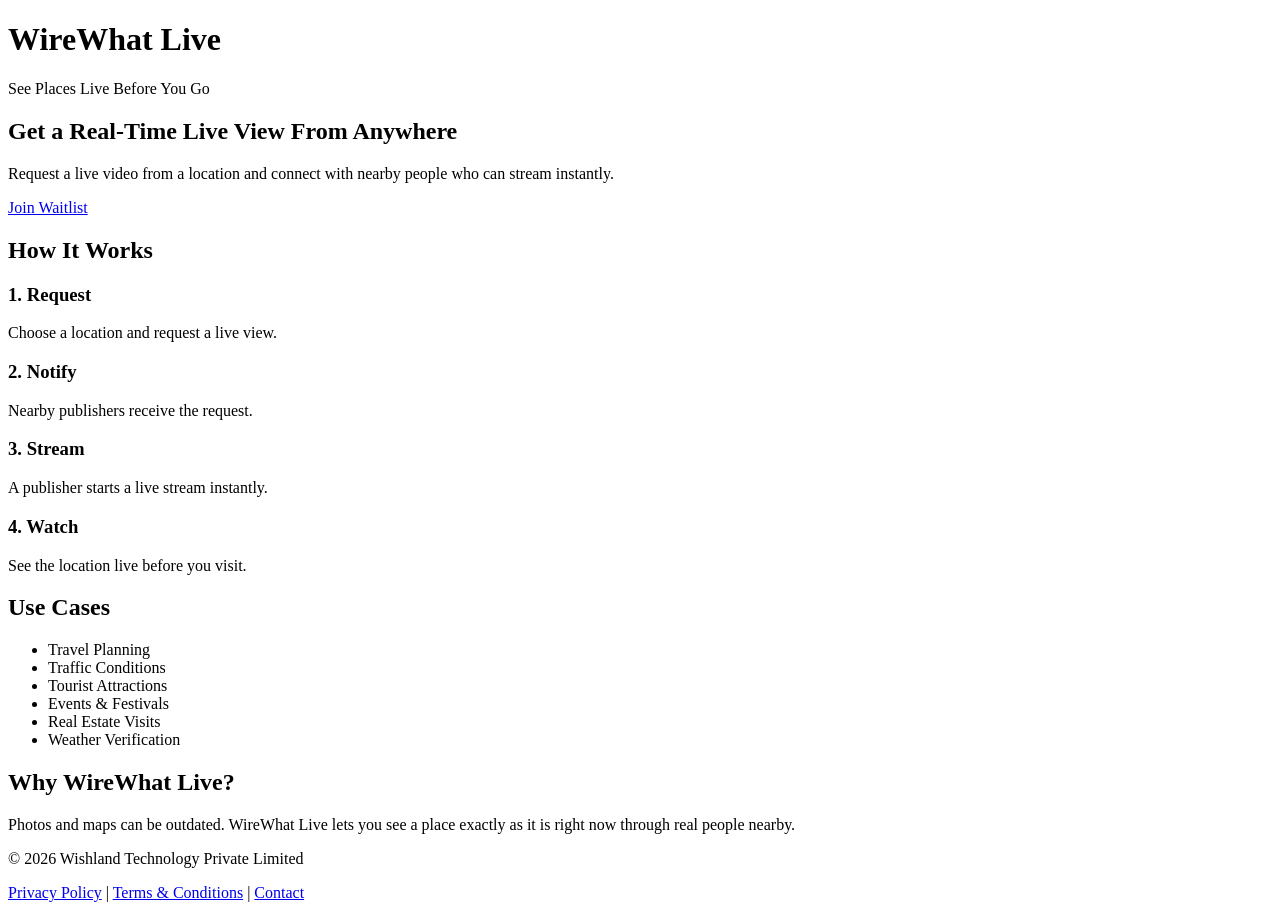
==== index.html @ 7e6d9a90 "Add initial HTML structure for WireWhat Live" ====
<!DOCTYPE html>
<html lang="en">
<head>
<meta charset="UTF-8">
<meta name="viewport" content="width=device-width, initial-scale=1.0">
<title>WireWhat Live - See Places Live Before You Go</title>
<link rel="stylesheet" href="style.css">
</head>
<body>

<header>
    <div class="container">
        <h1>WireWhat Live </h1>
        <p class="tagline">See Places Live Before You Go</p>
    </div>
</header>

<section class="hero">
    <div class="container">
        <h2>Get a Real-Time Live View From Anywhere</h2>
        <p>
            Request a live video from a location and connect with nearby people
            who can stream instantly.
        </p>

        <a class="btn" href="https://forms.google.com" target="_blank">
            Join Waitlist
        </a>
    </div>
</section>

<section class="features">
    <div class="container">
        <h2>How It Works</h2>

        <div class="cards">
            <div class="card">
                <h3>1. Request</h3>
                <p>Choose a location and request a live view.</p>
            </div>

            <div class="card">
                <h3>2. Notify</h3>
                <p>Nearby publishers receive the request.</p>
            </div>

            <div class="card">
                <h3>3. Stream</h3>
                <p>A publisher starts a live stream instantly.</p>
            </div>

            <div class="card">
                <h3>4. Watch</h3>
                <p>See the location live before you visit.</p>
            </div>
        </div>
    </div>
</section>

<section class="usecases">
    <div class="container">
        <h2>Use Cases</h2>

        <ul>
            <li>Travel Planning</li>
            <li>Traffic Conditions</li>
            <li>Tourist Attractions</li>
            <li>Events & Festivals</li>
            <li>Real Estate Visits</li>
            <li>Weather Verification</li>
        </ul>
    </div>
</section>

<section class="about">
    <div class="container">
        <h2>Why WireWhat Live?</h2>

        <p>
            Photos and maps can be outdated. WireWhat Live lets you see a place
            exactly as it is right now through real people nearby.
        </p>
    </div>
</section>

<footer>
    <div class="container">
        <p>&copy; 2026 Wishland Technology Private Limited</p>

        <p>
            <a href="privacy.html">Privacy Policy</a> |
            <a href="terms.html">Terms & Conditions</a> |
            <a href="mailto:contact@wishlandtechnology.com">Contact</a>
        </p>
    </div>
</footer>

</body>
</html>
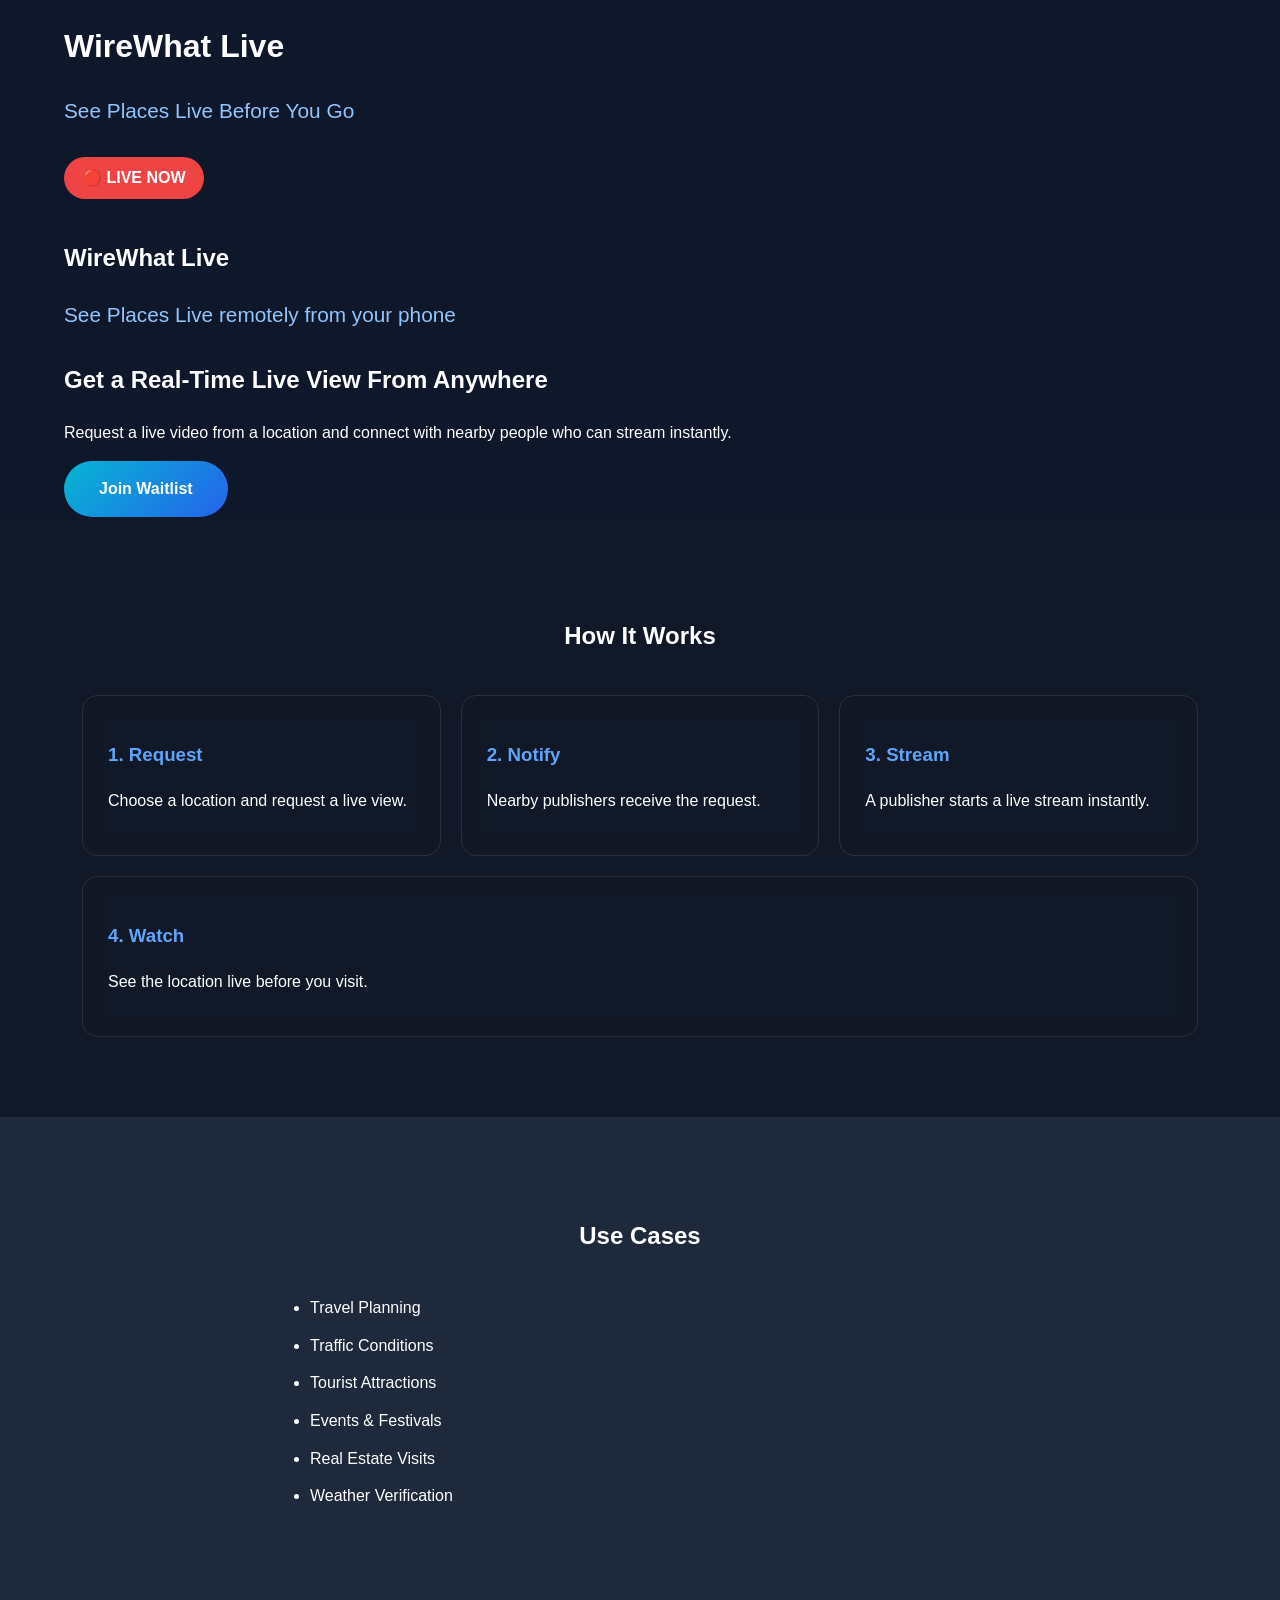
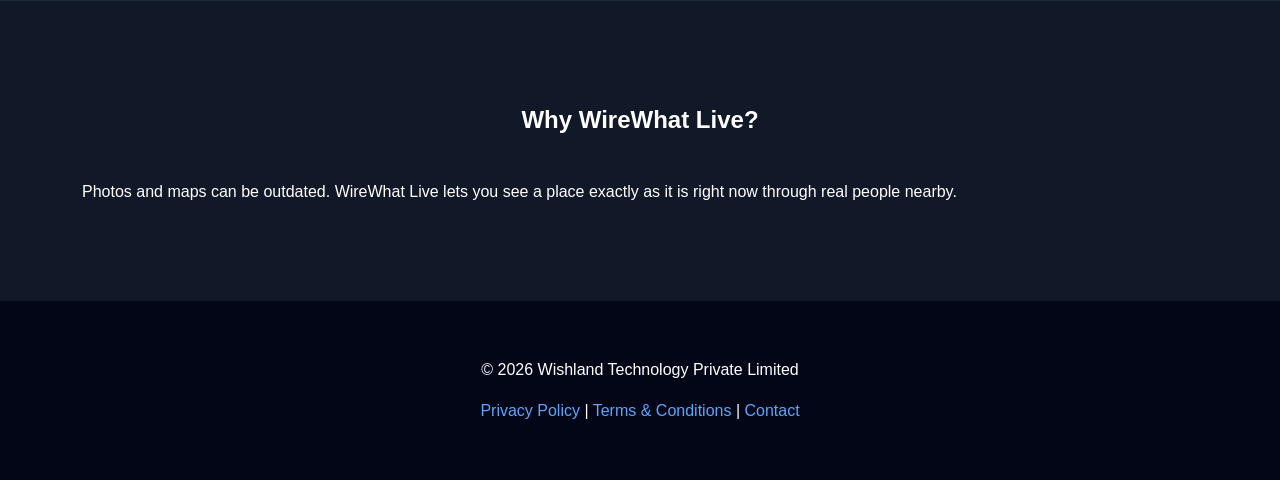
==== commit 89fc349b: "Revamp hero section with live badge and tagline Updated hero section with new content and layout." ====
--- a/index.html
+++ b/index.html
@@ -16,17 +16,26 @@
 </header>
 
 <section class="hero">
-    <div class="container">
-        <h2>Get a Real-Time Live View From Anywhere</h2>
-        <p>
-            Request a live video from a location and connect with nearby people
-            who can stream instantly.
-        </p>
+<div class="container hero-content">
+    <div class="live-badge">🔴 LIVE NOW</div>
 
-        <a class="btn" href="https://forms.google.com" target="_blank">
-            Join Waitlist
-        </a>
-    </div>
+    <h1>WireWhat Live</h1>
+
+    <p class="tagline">
+        See Places Live remotely from your phone
+    </p>
+
+    <h2>Get a Real-Time Live View From Anywhere</h2>
+
+    <p>
+        Request a live video from a location and connect with nearby people
+        who can stream instantly.
+    </p>
+
+    <a class="btn" href="https://forms.google.com" target="_blank">
+        Join Waitlist
+    </a>
+</div>
 </section>
 
 <section class="features">
--- a/style.css
+++ b/style.css
@@ -0,0 +1,189 @@
+body {
+margin: 0;
+font-family: 'Segoe UI', Arial, sans-serif;
+background: #0f172a;
+color: #fff;
+line-height: 1.6;
+}
+
+.container {
+width: 90%;
+max-width: 1200px;
+margin: auto;
+}
+
+/* Hero */
+
+.hero-header {
+position: relative;
+min-height: 100vh;
+
+```
+background:
+    linear-gradient(
+        rgba(15,23,42,0.75),
+        rgba(30,41,59,0.85)
+    ),
+    url('https://images.unsplash.com/photo-1516321497487-e288fb19713f?w=1800');
+
+background-size: cover;
+background-position: center;
+display: flex;
+align-items: center;
+text-align: center;
+```
+
+}
+
+.hero-content {
+position: relative;
+z-index: 2;
+}
+
+.live-badge {
+display: inline-block;
+background: #ef4444;
+padding: 8px 18px;
+border-radius: 30px;
+font-weight: bold;
+margin-bottom: 20px;
+}
+
+.hero-header h1 {
+font-size: 4rem;
+margin-bottom: 10px;
+}
+
+.tagline {
+color: #93c5fd;
+font-size: 1.3rem;
+margin-bottom: 30px;
+}
+
+.hero-header h2 {
+font-size: 2rem;
+max-width: 800px;
+margin: auto;
+}
+
+.hero-header p {
+max-width: 700px;
+margin: 25px auto;
+font-size: 1.15rem;
+}
+
+.btn {
+display: inline-block;
+background: linear-gradient(135deg,#06b6d4,#2563eb);
+color: white;
+padding: 15px 35px;
+border-radius: 50px;
+text-decoration: none;
+font-weight: 700;
+transition: 0.3s;
+}
+
+.btn:hover {
+transform: translateY(-3px);
+}
+
+/* Sections */
+
+.features,
+.usecases,
+.about {
+padding: 80px 20px;
+}
+
+.features {
+background: #111827;
+}
+
+.usecases {
+background: #1e293b;
+}
+
+.about {
+background: #111827;
+}
+
+.features h2,
+.usecases h2,
+.about h2 {
+text-align: center;
+margin-bottom: 40px;
+}
+
+/* Cards */
+
+.cards {
+display: flex;
+flex-wrap: wrap;
+gap: 20px;
+}
+
+.card {
+flex: 1;
+min-width: 220px;
+
+```
+background: rgba(255,255,255,0.08);
+backdrop-filter: blur(10px);
+
+border: 1px solid rgba(255,255,255,0.1);
+
+border-radius: 15px;
+padding: 25px;
+```
+
+}
+
+.card h3 {
+color: #60a5fa;
+}
+
+.usecases ul {
+max-width: 700px;
+margin: auto;
+}
+
+.usecases li {
+margin-bottom: 12px;
+}
+
+/* Footer */
+
+footer {
+background: #020617;
+text-align: center;
+padding: 40px;
+}
+
+footer a {
+color: #60a5fa;
+text-decoration: none;
+}
+
+footer a:hover {
+text-decoration: underline;
+}
+
+/* Mobile */
+
+@media (max-width:768px) {
+
+```
+.hero-header h1 {
+    font-size: 2.5rem;
+}
+
+.hero-header h2 {
+    font-size: 1.5rem;
+}
+
+.cards {
+    flex-direction: column;
+}
+```
+
+}
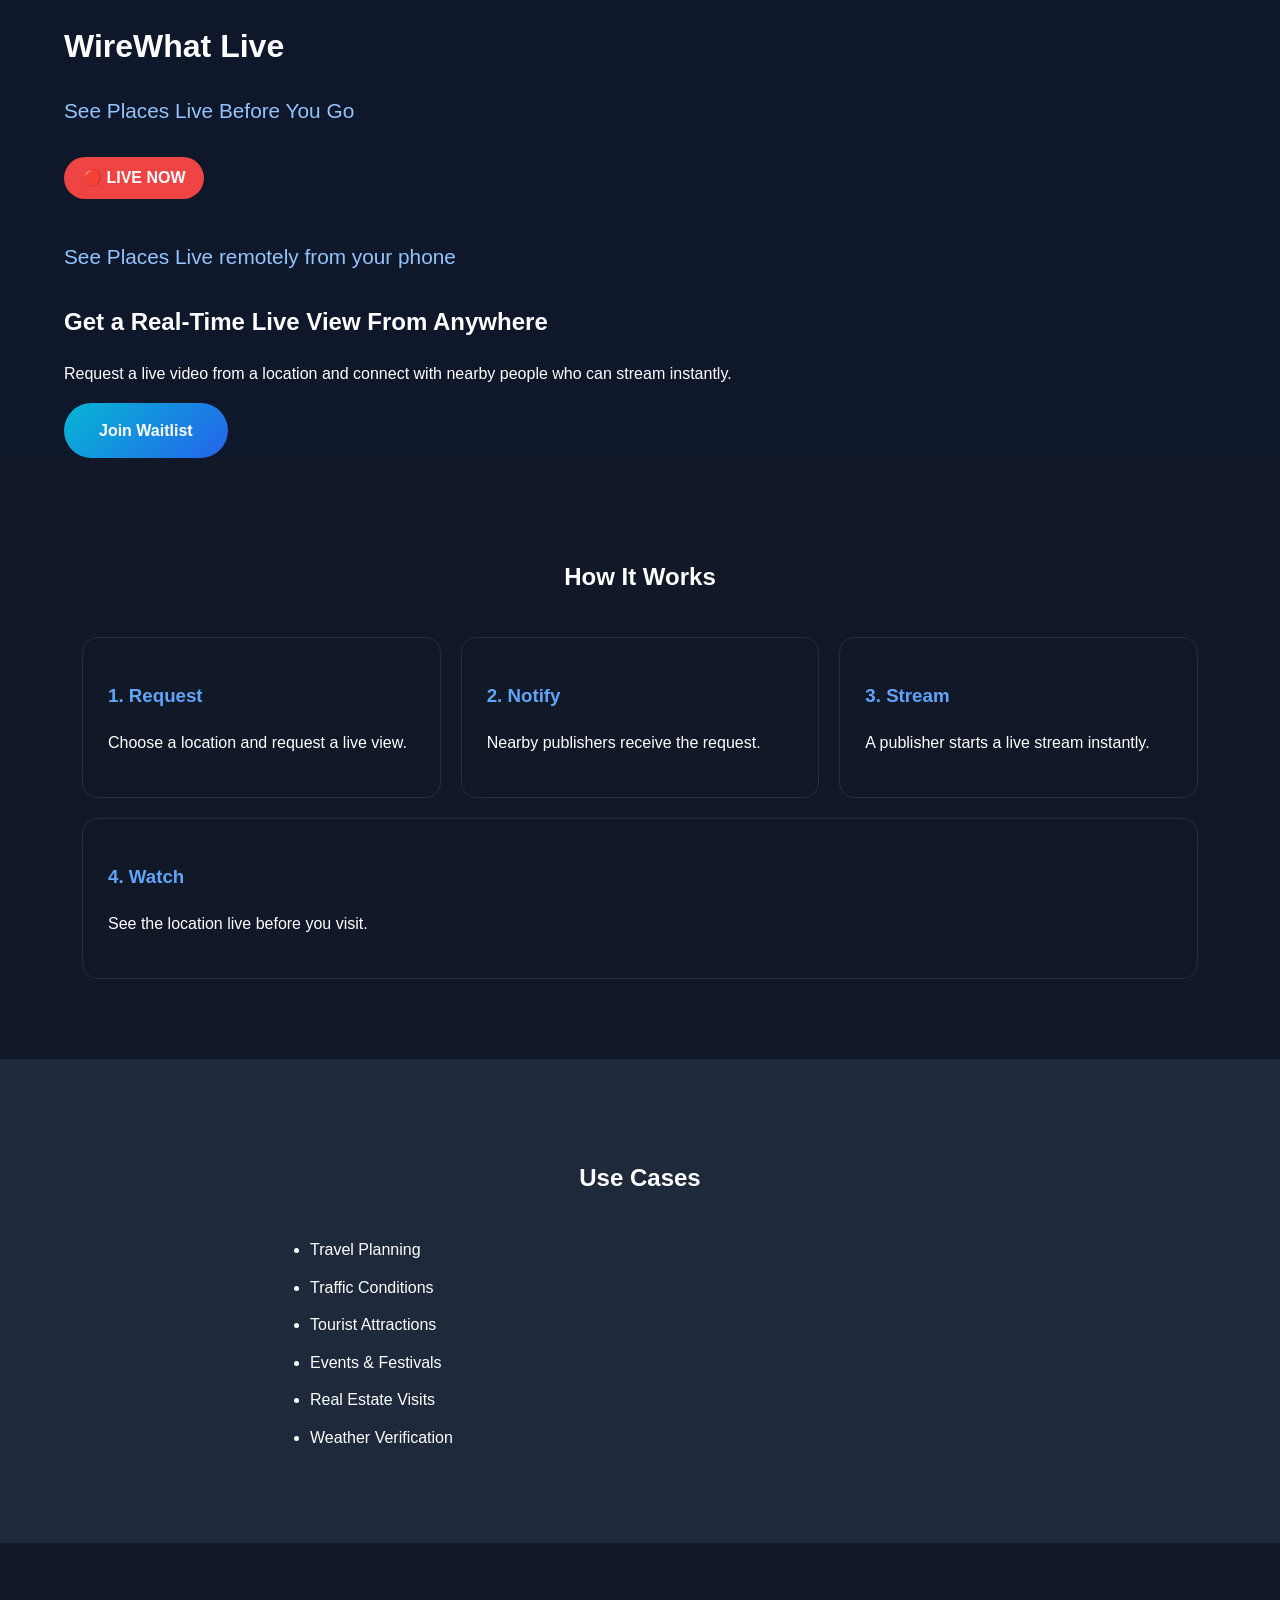
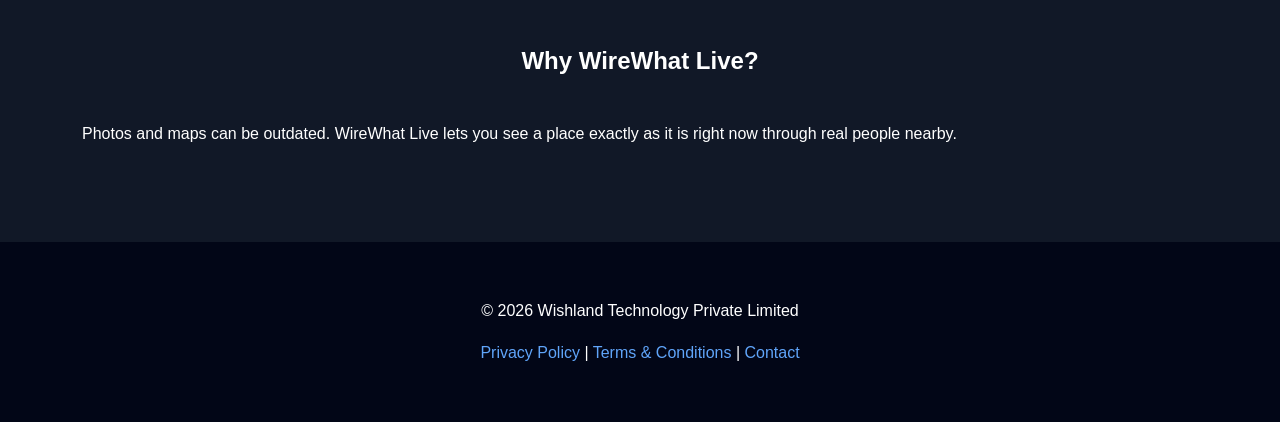
==== commit 2d01a77b: "Remove heading and consolidate use case list Removed the heading 'WireWhat Live' and consolidated li" ====
--- a/index.html
+++ b/index.html
@@ -18,8 +18,6 @@
 <section class="hero">
 <div class="container hero-content">
     <div class="live-badge">🔴 LIVE NOW</div>
-
-    <h1>WireWhat Live</h1>
 
     <p class="tagline">
         See Places Live remotely from your phone
@@ -71,12 +69,7 @@
         <h2>Use Cases</h2>
 
         <ul>
-            <li>Travel Planning</li>
-            <li>Traffic Conditions</li>
-            <li>Tourist Attractions</li>
-            <li>Events & Festivals</li>
-            <li>Real Estate Visits</li>
-            <li>Weather Verification</li>
+            <li>Travel Planning</li> <li>Traffic Conditions</li> <li>Tourist Attractions</li> <li>Events & Festivals</li> <li>Real Estate Visits</li> <li>Weather Verification</li>
         </ul>
     </div>
 </section>
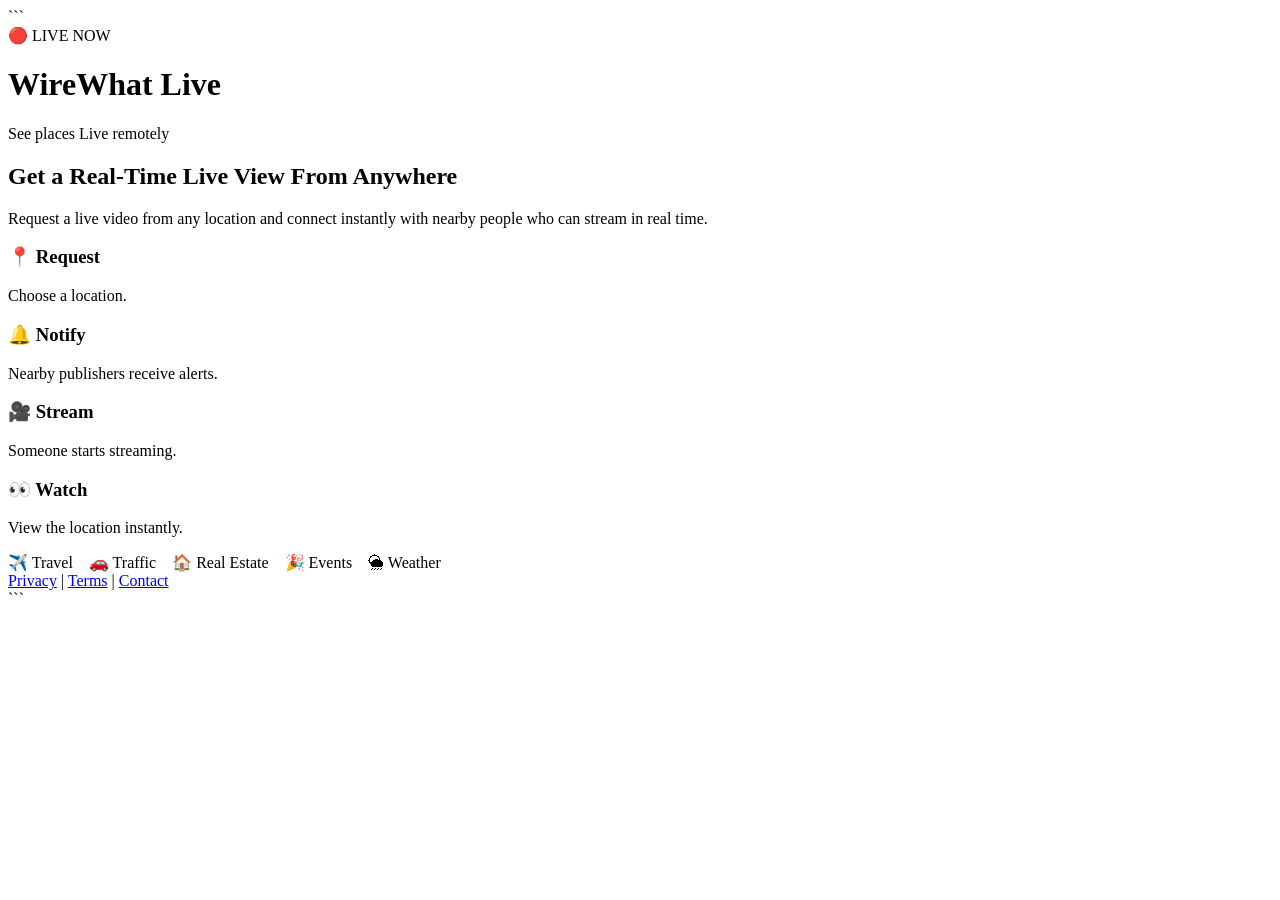
==== commit 5714e15c: "Revise index.html for content and layout enhancements Updated the HTML structure and content for imp" ====
--- a/index.html
+++ b/index.html
@@ -1,101 +1,63 @@
-<!DOCTYPE html>
-<html lang="en">
-<head>
-<meta charset="UTF-8">
-<meta name="viewport" content="width=device-width, initial-scale=1.0">
-<title>WireWhat Live - See Places Live Before You Go</title>
-<link rel="stylesheet" href="style.css">
-</head>
 <body>
 
-<header>
-    <div class="container">
-        <h1>WireWhat Live </h1>
-        <p class="tagline">See Places Live Before You Go</p>
+<div class="landing">
+
+```
+<div class="live-badge">🔴 LIVE NOW</div>
+
+<h1>WireWhat Live</h1>
+
+<p class="tagline">
+    See places Live remotely
+</p>
+
+<h2>Get a Real-Time Live View From Anywhere</h2>
+
+<p class="intro">
+    Request a live video from any location and connect instantly with nearby people who can stream in real time.
+</p>
+
+<div class="cards">
+
+    <div class="card">
+        <h3>📍 Request</h3>
+        <p>Choose a location.</p>
     </div>
-</header>
 
-<section class="hero">
-<div class="container hero-content">
-    <div class="live-badge">🔴 LIVE NOW</div>
+    <div class="card">
+        <h3>🔔 Notify</h3>
+        <p>Nearby publishers receive alerts.</p>
+    </div>
 
-    <p class="tagline">
-        See Places Live remotely from your phone
-    </p>
+    <div class="card">
+        <h3>🎥 Stream</h3>
+        <p>Someone starts streaming.</p>
+    </div>
 
-    <h2>Get a Real-Time Live View From Anywhere</h2>
+    <div class="card">
+        <h3>👀 Watch</h3>
+        <p>View the location instantly.</p>
+    </div>
 
-    <p>
-        Request a live video from a location and connect with nearby people
-        who can stream instantly.
-    </p>
+</div>
 
-    <a class="btn" href="https://forms.google.com" target="_blank">
-        Join Waitlist
-    </a>
+<div class="usecases">
+    ✈️ Travel &nbsp;&nbsp;
+    🚗 Traffic &nbsp;&nbsp;
+    🏠 Real Estate &nbsp;&nbsp;
+    🎉 Events &nbsp;&nbsp;
+    🌦 Weather
 </div>
-</section>
-
-<section class="features">
-    <div class="container">
-        <h2>How It Works</h2>
-
-        <div class="cards">
-            <div class="card">
-                <h3>1. Request</h3>
-                <p>Choose a location and request a live view.</p>
-            </div>
-
-            <div class="card">
-                <h3>2. Notify</h3>
-                <p>Nearby publishers receive the request.</p>
-            </div>
-
-            <div class="card">
-                <h3>3. Stream</h3>
-                <p>A publisher starts a live stream instantly.</p>
-            </div>
-
-            <div class="card">
-                <h3>4. Watch</h3>
-                <p>See the location live before you visit.</p>
-            </div>
-        </div>
-    </div>
-</section>
-
-<section class="usecases">
-    <div class="container">
-        <h2>Use Cases</h2>
-
-        <ul>
-            <li>Travel Planning</li> <li>Traffic Conditions</li> <li>Tourist Attractions</li> <li>Events & Festivals</li> <li>Real Estate Visits</li> <li>Weather Verification</li>
-        </ul>
-    </div>
-</section>
-
-<section class="about">
-    <div class="container">
-        <h2>Why WireWhat Live?</h2>
-
-        <p>
-            Photos and maps can be outdated. WireWhat Live lets you see a place
-            exactly as it is right now through real people nearby.
-        </p>
-    </div>
-</section>
 
 <footer>
-    <div class="container">
-        <p>&copy; 2026 Wishland Technology Private Limited</p>
+    <a href="privacy.html">Privacy</a>
+    |
+    <a href="terms.html">Terms</a>
+    |
+    <a href="mailto:support@wishlandtechnology.com">Contact</a>
+</footer>
+```
 
-        <p>
-            <a href="privacy.html">Privacy Policy</a> |
-            <a href="terms.html">Terms & Conditions</a> |
-            <a href="mailto:contact@wishlandtechnology.com">Contact</a>
-        </p>
-    </div>
-</footer>
+</div>
 
 </body>
-</html>
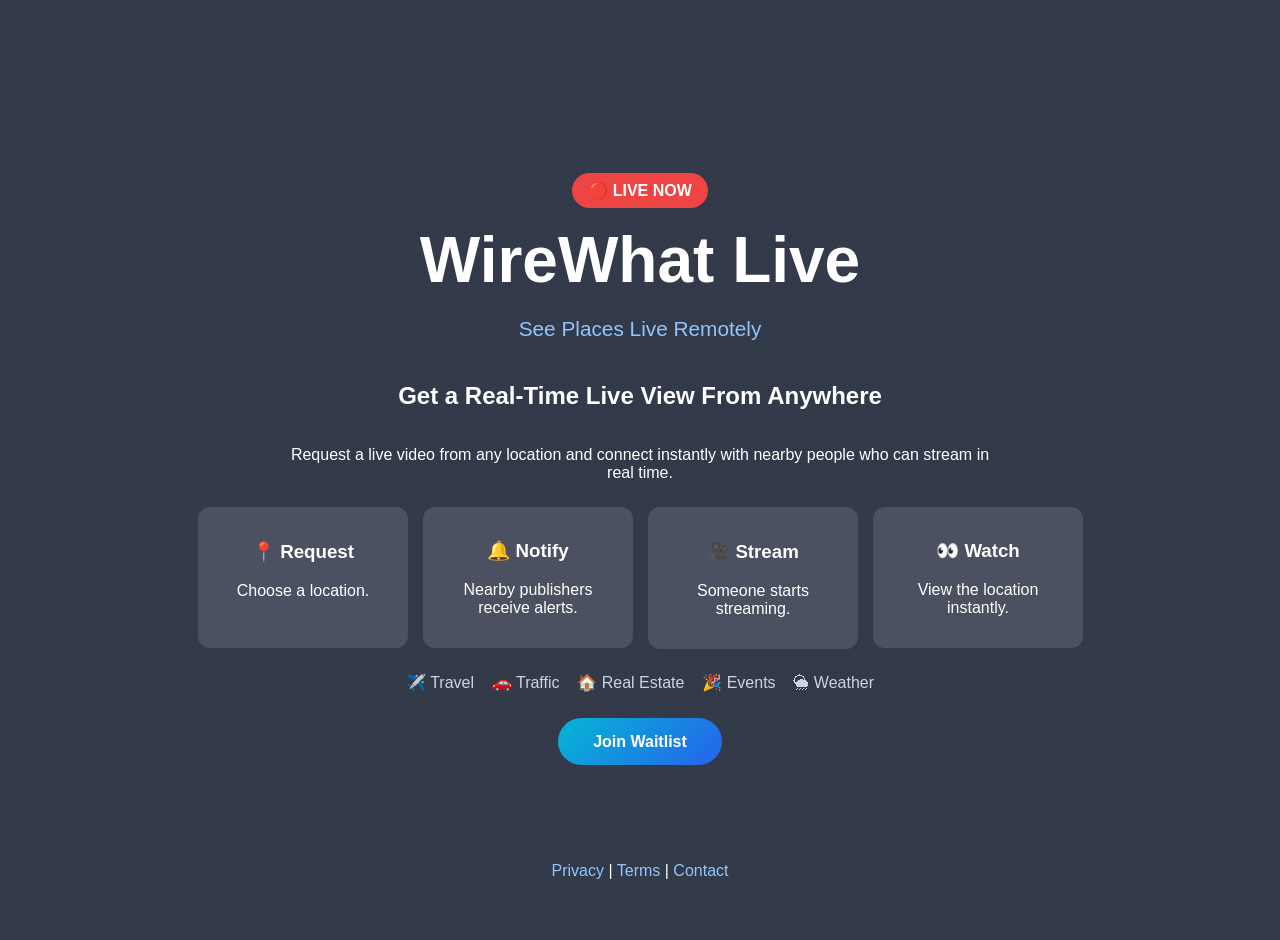
==== commit 3fd4b265: "Refactor HTML structure and improve content formatting" ====
--- a/index.html
+++ b/index.html
@@ -1,63 +1,76 @@
+<!DOCTYPE html>
+<html lang="en">
+<head>
+    <meta charset="UTF-8">
+    <meta name="viewport" content="width=device-width, initial-scale=1.0">
+    <title>WireWhat Live</title>
+    <link rel="stylesheet" href="style.css">
+</head>
 <body>
 
 <div class="landing">
 
-```
-<div class="live-badge">🔴 LIVE NOW</div>
-
-<h1>WireWhat Live</h1>
-
-<p class="tagline">
-    See places Live remotely
-</p>
-
-<h2>Get a Real-Time Live View From Anywhere</h2>
-
-<p class="intro">
-    Request a live video from any location and connect instantly with nearby people who can stream in real time.
-</p>
-
-<div class="cards">
-
-    <div class="card">
-        <h3>📍 Request</h3>
-        <p>Choose a location.</p>
+    <div class="live-badge">
+        🔴 LIVE NOW
     </div>
 
-    <div class="card">
-        <h3>🔔 Notify</h3>
-        <p>Nearby publishers receive alerts.</p>
+    <h1>WireWhat Live</h1>
+
+    <p class="tagline">
+        See Places Live Remotely
+    </p>
+
+    <h2>Get a Real-Time Live View From Anywhere</h2>
+
+    <p class="intro">
+        Request a live video from any location and connect instantly with nearby people who can stream in real time.
+    </p>
+
+    <div class="cards">
+
+        <div class="card">
+            <h3>📍 Request</h3>
+            <p>Choose a location.</p>
+        </div>
+
+        <div class="card">
+            <h3>🔔 Notify</h3>
+            <p>Nearby publishers receive alerts.</p>
+        </div>
+
+        <div class="card">
+            <h3>🎥 Stream</h3>
+            <p>Someone starts streaming.</p>
+        </div>
+
+        <div class="card">
+            <h3>👀 Watch</h3>
+            <p>View the location instantly.</p>
+        </div>
+
     </div>
 
-    <div class="card">
-        <h3>🎥 Stream</h3>
-        <p>Someone starts streaming.</p>
+    <div class="usecases">
+        ✈️ Travel &nbsp;&nbsp;
+        🚗 Traffic &nbsp;&nbsp;
+        🏠 Real Estate &nbsp;&nbsp;
+        🎉 Events &nbsp;&nbsp;
+        🌦 Weather
     </div>
 
-    <div class="card">
-        <h3>👀 Watch</h3>
-        <p>View the location instantly.</p>
-    </div>
+    <p>
+        <a class="btn" href="https://forms.google.com" target="_blank">
+            Join Waitlist
+        </a>
+    </p>
 
-</div>
-
-<div class="usecases">
-    ✈️ Travel &nbsp;&nbsp;
-    🚗 Traffic &nbsp;&nbsp;
-    🏠 Real Estate &nbsp;&nbsp;
-    🎉 Events &nbsp;&nbsp;
-    🌦 Weather
-</div>
-
-<footer>
-    <a href="privacy.html">Privacy</a>
-    |
-    <a href="terms.html">Terms</a>
-    |
-    <a href="mailto:support@wishlandtechnology.com">Contact</a>
-</footer>
-```
+    <footer>
+        <a href="privacy.html">Privacy</a> |
+        <a href="terms.html">Terms</a> |
+        <a href="mailto:support@wishlandtechnology.com">Contact</a>
+    </footer>
 
 </div>
 
 </body>
+</html>
--- a/style.css
+++ b/style.css
@@ -0,0 +1,86 @@
+body {
+margin: 0;
+font-family: Arial, sans-serif;
+background:
+linear-gradient(
+rgba(15,23,42,.85),
+rgba(15,23,42,.85)
+),
+url('https://images.unsplash.com/photo-1492619375914-88005aa9e8fb?w=1800');
+background-size: cover;
+background-position: center;
+color: white;
+}
+
+.landing {
+height: 100vh;
+display: flex;
+flex-direction: column;
+justify-content: center;
+align-items: center;
+padding: 20px;
+text-align: center;
+}
+
+.live-badge {
+background: #ef4444;
+padding: 8px 16px;
+border-radius: 20px;
+font-weight: bold;
+margin-bottom: 15px;
+}
+
+h1 {
+font-size: 4rem;
+margin: 0;
+}
+
+.tagline {
+color: #93c5fd;
+font-size: 1.3rem;
+}
+
+.intro {
+max-width: 700px;
+margin-bottom: 25px;
+}
+
+.cards {
+display: flex;
+gap: 15px;
+flex-wrap: wrap;
+justify-content: center;
+margin-bottom: 25px;
+}
+
+.card {
+width: 180px;
+padding: 15px;
+border-radius: 12px;
+background: rgba(255,255,255,0.12);
+backdrop-filter: blur(10px);
+}
+
+.btn {
+background: linear-gradient(135deg,#06b6d4,#2563eb);
+color: white;
+text-decoration: none;
+padding: 15px 35px;
+border-radius: 50px;
+font-weight: bold;
+}
+
+.usecases {
+margin-bottom: 25px;
+color: #cbd5e1;
+}
+
+footer {
+position: absolute;
+bottom: 20px;
+}
+
+footer a {
+color: #93c5fd;
+text-decoration: none;
+}
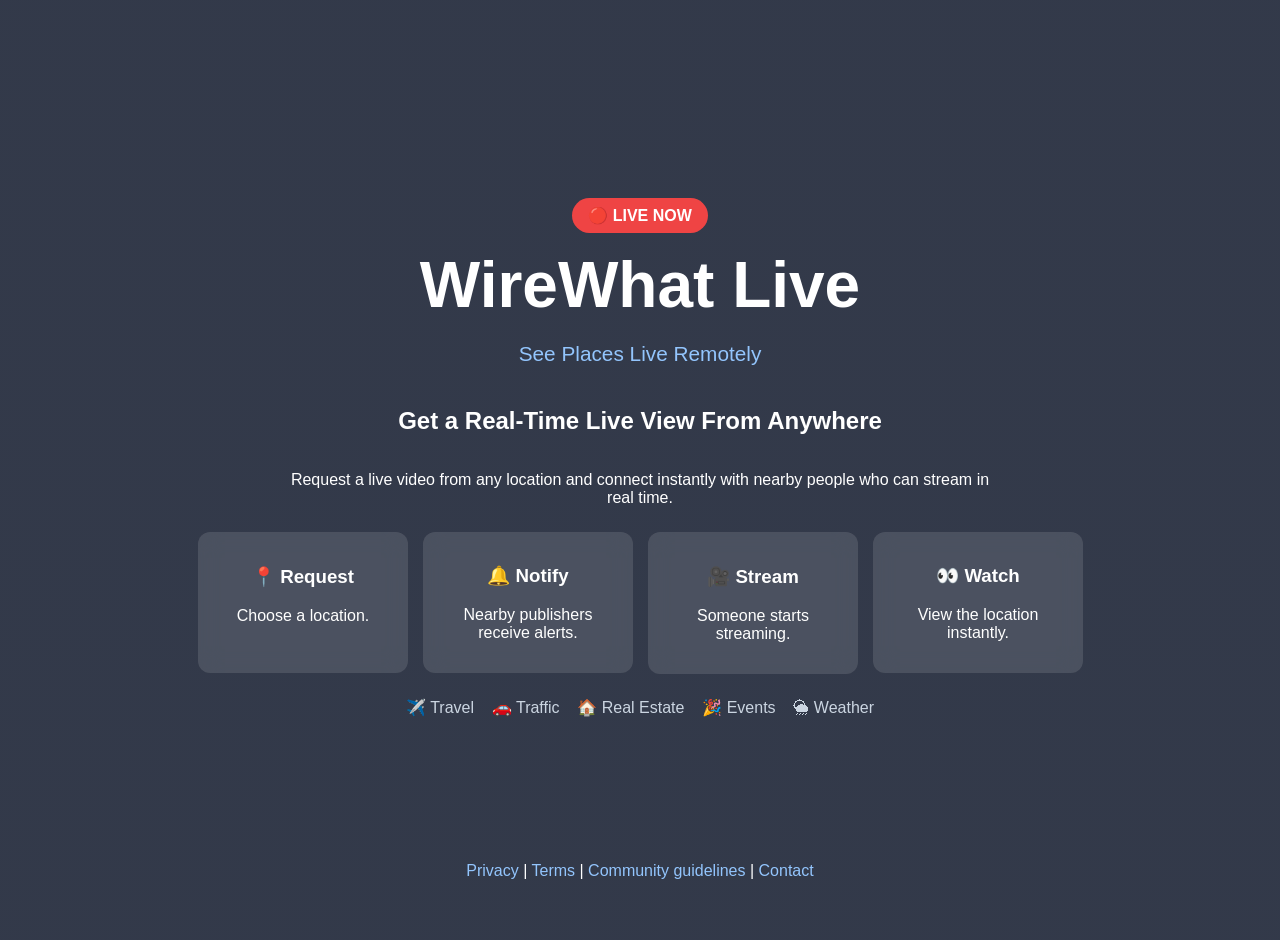
==== commit 3b58803c: "Remove Join Waitlist button from index.html Removed 'Join Waitlist' button from the page." ====
--- a/index.html
+++ b/index.html
@@ -58,15 +58,11 @@
         🌦 Weather
     </div>
 
-    <p>
-        <a class="btn" href="https://forms.google.com" target="_blank">
-            Join Waitlist
-        </a>
-    </p>
 
     <footer>
         <a href="privacy.html">Privacy</a> |
         <a href="terms.html">Terms</a> |
+        <a href="community.html">Community guidelines</a> |
         <a href="mailto:support@wishlandtechnology.com">Contact</a>
     </footer>
 
